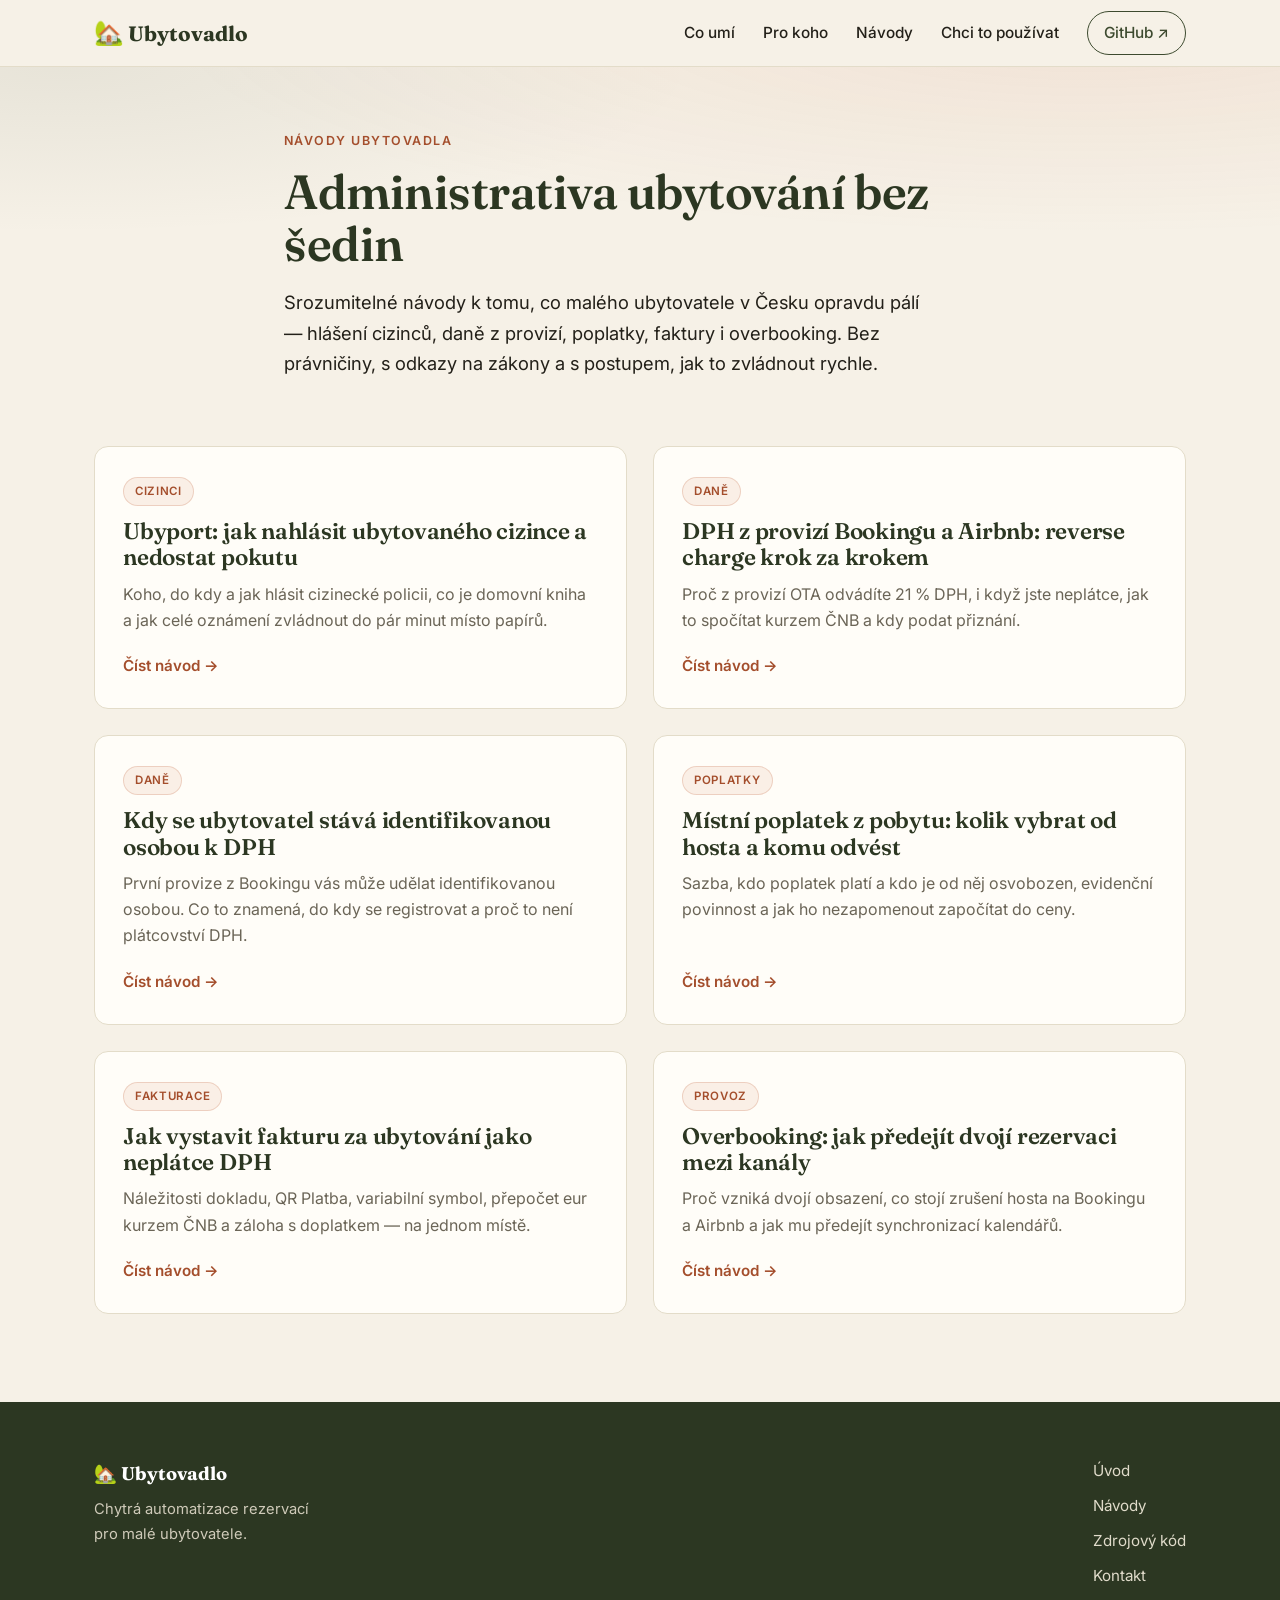
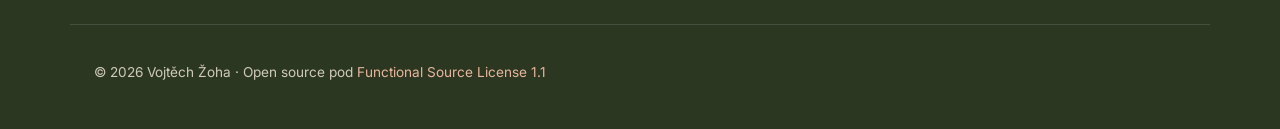
==== navody/index.html @ f6337782 "Návody: přejmenování z blogu, overbooking článek, sjednocené menu, širší sazba - /blog/ → /navody/ (" ====
<!DOCTYPE html>
<html lang="cs">
<head>
<meta charset="utf-8">
<!-- Google tag (gtag.js) -->
<script async src="https://www.googletagmanager.com/gtag/js?id=G-YQBZF70LQS"></script>
<script>
  window.dataLayer = window.dataLayer || [];
  function gtag(){dataLayer.push(arguments);}
  gtag('js', new Date());
  gtag('config', 'G-YQBZF70LQS');
</script>
<meta name="viewport" content="width=device-width, initial-scale=1">
<title>Návody pro malé ubytovatele — daně, Ubyport, poplatky | Ubytovadlo</title>
<meta name="description" content="Srozumitelné návody k administrativě malého ubytování: hlášení cizinců na Ubyport, DPH z provizí Bookingu a Airbnb, identifikovaná osoba, místní poplatek z pobytu, overbooking a fakturace pro neplátce DPH.">
<meta property="og:title" content="Návody Ubytovadla pro malé ubytovatele">
<meta property="og:description" content="Ubyport, DPH z provizí OTA, místní poplatek, fakturace neplátce DPH — vysvětleno srozumitelně pro provozovatele apartmánu nebo chalupy.">
<meta property="og:type" content="website">
<meta property="og:locale" content="cs_CZ">
<meta property="og:image" content="https://www.ubytovadlo.cz/assets/screenshot-dashboard.png">
<meta name="theme-color" content="#3d4a2f">
<link rel="preconnect" href="https://fonts.googleapis.com">
<link rel="preconnect" href="https://fonts.gstatic.com" crossorigin>
<link href="https://fonts.googleapis.com/css2?family=Fraunces:opsz,wght@9..144,500;9..144,600;9..144,700&family=Inter:wght@400;500;600&display=swap" rel="stylesheet">
<link rel="stylesheet" href="/assets/style.css">
<link rel="canonical" href="https://www.ubytovadlo.cz/navody/">
<script type="application/ld+json">
{
  "@context": "https://schema.org",
  "@graph": [
    {
      "@type": "Blog",
      "@id": "https://www.ubytovadlo.cz/navody/#navody",
      "url": "https://www.ubytovadlo.cz/navody/",
      "name": "Návody Ubytovadla",
      "description": "Praktické návody k administrativě malého ubytování v Česku: Ubyport, DPH z provizí OTA, identifikovaná osoba, místní poplatek z pobytu, fakturace neplátce DPH.",
      "inLanguage": "cs-CZ",
      "publisher": { "@id": "https://www.ubytovadlo.cz/#author" }
    },
    {
      "@type": "BreadcrumbList",
      "itemListElement": [
        { "@type": "ListItem", "position": 1, "name": "Ubytovadlo", "item": "https://www.ubytovadlo.cz/" },
        { "@type": "ListItem", "position": 2, "name": "Návody", "item": "https://www.ubytovadlo.cz/navody/" }
      ]
    },
    {
      "@type": "ItemList",
      "itemListElement": [
        { "@type": "ListItem", "position": 1, "url": "https://www.ubytovadlo.cz/navody/ubyport-hlaseni-cizincu/" },
        { "@type": "ListItem", "position": 2, "url": "https://www.ubytovadlo.cz/navody/dph-z-provizi-booking-airbnb/" },
        { "@type": "ListItem", "position": 3, "url": "https://www.ubytovadlo.cz/navody/kdy-jsem-identifikovana-osoba/" },
        { "@type": "ListItem", "position": 4, "url": "https://www.ubytovadlo.cz/navody/mistni-poplatek-z-pobytu/" },
        { "@type": "ListItem", "position": 5, "url": "https://www.ubytovadlo.cz/navody/faktura-ubytovani-neplatce-dph/" },
        { "@type": "ListItem", "position": 6, "url": "https://www.ubytovadlo.cz/navody/overbooking-dvoji-rezervace/" }
      ]
    }
  ]
}
</script>
</head>
<body>

<header class="nav">
  <div class="wrap nav-inner">
    <a class="brand" href="/">
      <span class="brand-mark">🏡</span> Ubytovadlo
    </a>
    <nav class="nav-links">
      <a href="/#co-umi">Co umí</a>
      <a href="/#pro-koho">Pro koho</a>
      <a href="/navody/">Návody</a>
      <a href="/#pouzivat">Chci to používat</a>
      <a class="nav-cta" href="https://github.com/vzoha/ubytovadlo">GitHub ↗</a>
    </nav>
  </div>
</header>

<main>

<section class="guides-hero">
  <div class="wrap guides-hero-inner">
    <p class="eyebrow">Návody Ubytovadla</p>
    <h1>Administrativa ubytování bez šedin</h1>
    <p class="lead">Srozumitelné návody k tomu, co malého ubytovatele v Česku opravdu pálí — hlášení cizinců, daně z provizí, poplatky, faktury i overbooking. Bez právničiny, s odkazy na zákony a s postupem, jak to zvládnout rychle.</p>
  </div>
</section>

<section>
  <div class="wrap">
    <div class="post-grid">

      <a class="post-card" href="/navody/ubyport-hlaseni-cizincu/">
        <div class="post-meta"><span class="tag">Cizinci</span></div>
        <h2>Ubyport: jak nahlásit ubytovaného cizince a nedostat pokutu</h2>
        <p>Koho, do kdy a jak hlásit cizinecké policii, co je domovní kniha a jak celé oznámení zvládnout do pár minut místo papírů.</p>
        <span class="post-more">Číst návod →</span>
      </a>

      <a class="post-card" href="/navody/dph-z-provizi-booking-airbnb/">
        <div class="post-meta"><span class="tag">Daně</span></div>
        <h2>DPH z provizí Bookingu a Airbnb: reverse charge krok za krokem</h2>
        <p>Proč z provizí OTA odvádíte 21 % DPH, i když jste neplátce, jak to spočítat kurzem ČNB a kdy podat přiznání.</p>
        <span class="post-more">Číst návod →</span>
      </a>

      <a class="post-card" href="/navody/kdy-jsem-identifikovana-osoba/">
        <div class="post-meta"><span class="tag">Daně</span></div>
        <h2>Kdy se ubytovatel stává identifikovanou osobou k DPH</h2>
        <p>První provize z Bookingu vás může udělat identifikovanou osobou. Co to znamená, do kdy se registrovat a proč to není plátcovství DPH.</p>
        <span class="post-more">Číst návod →</span>
      </a>

      <a class="post-card" href="/navody/mistni-poplatek-z-pobytu/">
        <div class="post-meta"><span class="tag">Poplatky</span></div>
        <h2>Místní poplatek z pobytu: kolik vybrat od hosta a komu odvést</h2>
        <p>Sazba, kdo poplatek platí a kdo je od něj osvobozen, evidenční povinnost a jak ho nezapomenout započítat do ceny.</p>
        <span class="post-more">Číst návod →</span>
      </a>

      <a class="post-card" href="/navody/faktura-ubytovani-neplatce-dph/">
        <div class="post-meta"><span class="tag">Fakturace</span></div>
        <h2>Jak vystavit fakturu za ubytování jako neplátce DPH</h2>
        <p>Náležitosti dokladu, QR Platba, variabilní symbol, přepočet eur kurzem ČNB a záloha s doplatkem — na jednom místě.</p>
        <span class="post-more">Číst návod →</span>
      </a>

      <a class="post-card" href="/navody/overbooking-dvoji-rezervace/">
        <div class="post-meta"><span class="tag">Provoz</span></div>
        <h2>Overbooking: jak předejít dvojí rezervaci mezi kanály</h2>
        <p>Proč vzniká dvojí obsazení, co stojí zrušení hosta na Bookingu a Airbnb a jak mu předejít synchronizací kalendářů.</p>
        <span class="post-more">Číst návod →</span>
      </a>

    </div>
  </div>
</section>

</main>

<footer class="footer">
  <div class="wrap footer-inner">
    <div class="footer-brand">
      <span class="brand-mark">🏡</span> <strong>Ubytovadlo</strong>
      <p>Chytrá automatizace rezervací pro&nbsp;malé ubytovatele.</p>
    </div>
    <nav class="footer-links">
      <a href="/">Úvod</a>
      <a href="/navody/">Návody</a>
      <a href="https://github.com/vzoha/ubytovadlo">Zdrojový kód</a>
      <a href="mailto:vzoha@volny.cz">Kontakt</a>
    </nav>
  </div>
  <div class="wrap footer-legal">
    <p>© 2026 Vojtěch Žoha · Open source pod <a href="https://github.com/vzoha/ubytovadlo/blob/main/LICENSE.md">Functional Source License 1.1</a></p>
  </div>
</footer>

<script>
  document.addEventListener('click', function (e) {
    var a = e.target.closest('a[href*="github.com"]');
    if (a && typeof gtag === 'function') {
      gtag('event', 'github_click', { link_url: a.href });
    }
  });
</script>
</body>
</html>
---- assets/style.css ----
/* Ubytovadlo — landing
   Paleta laděná k venkovu/statku: olivová, terakota, krémová.
   Display serif (Fraunces) pro nadpisy, Inter pro text. */

:root {
  --olive:      #3d4a2f;
  --olive-deep: #2c3722;
  --terra:      #c0623a;
  --terra-deep: #a44e2c;
  --cream:      #f6f1e7;
  --cream-card: #fffdf8;
  --ink:        #232019;
  --muted:      #6b6557;
  --line:       #e3dcc9;
  --radius:     14px;
  --maxw:       1140px;
  --shadow:     0 18px 50px -24px rgba(44, 55, 34, .35);
}

* { box-sizing: border-box; }

html { scroll-behavior: smooth; scroll-padding-top: 82px; }

body {
  margin: 0;
  font-family: "Inter", system-ui, -apple-system, "Segoe UI", sans-serif;
  color: var(--ink);
  background: var(--cream);
  line-height: 1.65;
  -webkit-font-smoothing: antialiased;
}

.wrap { width: 100%; max-width: var(--maxw); margin-inline: auto; padding-inline: 24px; }

h1, h2, h3 { font-family: "Fraunces", Georgia, serif; line-height: 1.1; font-weight: 600; letter-spacing: -0.01em; }

a { color: var(--terra-deep); text-decoration: none; }
a:hover { text-decoration: underline; }

img { max-width: 100%; height: auto; display: block; }

.sr-only {
  position: absolute; width: 1px; height: 1px; padding: 0; margin: -1px;
  overflow: hidden; clip: rect(0,0,0,0); white-space: nowrap; border: 0;
}

/* ---------- buttons ---------- */
.btn {
  display: inline-block; padding: 13px 24px; border-radius: 999px;
  font-weight: 600; font-size: .98rem; cursor: pointer; border: 1.5px solid transparent;
  transition: transform .12s ease, box-shadow .12s ease, background .12s ease;
}
.btn:hover { text-decoration: none; transform: translateY(-1px); }
.btn-primary { background: var(--terra); color: #fff; box-shadow: 0 10px 22px -10px var(--terra); }
.btn-primary:hover { background: var(--terra-deep); color: #fff; }
.btn-ghost { background: transparent; color: var(--olive); border-color: var(--olive); }
.btn-ghost:hover { background: var(--olive); color: var(--cream); }

/* ---------- nav ---------- */
.nav {
  position: sticky; top: 0; z-index: 50;
  background: rgba(246, 241, 231, .85); backdrop-filter: blur(10px);
  border-bottom: 1px solid var(--line);
}
.nav-inner { display: flex; align-items: center; justify-content: space-between; height: 66px; }
.brand { font-family: "Fraunces", serif; font-weight: 700; font-size: 1.3rem; color: var(--olive-deep); }
.brand:hover { text-decoration: none; }
.brand-mark { font-size: 1.15em; }
.nav-links { display: flex; align-items: center; gap: 28px; }
.nav-links a { color: var(--ink); font-weight: 500; font-size: .96rem; }
.nav-links a:hover { color: var(--terra-deep); text-decoration: none; }
.nav-cta {
  border: 1.5px solid var(--olive); padding: 8px 16px; border-radius: 999px; color: var(--olive) !important;
}
.nav-cta:hover { background: var(--olive); color: var(--cream) !important; }

/* ---------- hero ---------- */
.hero { padding: 72px 0 64px; background:
  radial-gradient(120% 90% at 85% -10%, rgba(192,98,58,.10), transparent 60%),
  radial-gradient(90% 80% at 5% 0%, rgba(61,74,47,.08), transparent 55%); }
.hero-grid { display: grid; grid-template-columns: 1.05fr 1fr; gap: 56px; align-items: center; }
.eyebrow { text-transform: uppercase; letter-spacing: .12em; font-size: .78rem; font-weight: 600; color: var(--terra-deep); margin: 0 0 14px; }
.hero h1 { font-size: clamp(2.3rem, 4.6vw, 3.5rem); margin: 0 0 20px; color: var(--olive-deep); }
.hero h1 em { font-style: italic; color: var(--terra); }
.lead { font-size: 1.15rem; color: var(--ink); margin: 0 0 28px; max-width: 38ch; }
.hero-actions { display: flex; flex-wrap: wrap; gap: 14px; margin-bottom: 18px; }
.hero-note { font-size: .85rem; color: var(--muted); margin: 0; }
.hero-shot img {
  border-radius: var(--radius); box-shadow: var(--shadow);
  border: 1px solid var(--line); rotate: .6deg;
}

/* ---------- story ---------- */
.story { padding: 72px 0; background: var(--olive-deep); color: #ece7d8; }
.story-inner { max-width: 760px; }
.story h2 { font-size: clamp(1.8rem, 3vw, 2.4rem); color: #fff; margin: 0 0 24px; }
.story p { font-size: 1.08rem; color: #d8d2c2; margin: 0 0 18px; }
.story strong { color: #fff; }
.story-sign { font-style: italic; color: #b9c0a4 !important; margin-top: 26px !important; }
.story-sign a { color: #e9b59c; }

/* ---------- section titles ---------- */
.section-title { font-size: clamp(1.8rem, 3vw, 2.4rem); color: var(--olive-deep); text-align: center; margin: 0 0 44px; }

/* ---------- features ---------- */
.features { padding: 80px 0; }
.feature-grid { display: grid; grid-template-columns: repeat(3, 1fr); gap: 22px; }
.card {
  background: var(--cream-card); border: 1px solid var(--line); border-radius: var(--radius);
  padding: 28px 26px; transition: transform .15s ease, box-shadow .15s ease;
}
.card:hover { transform: translateY(-3px); box-shadow: var(--shadow); }
.card h3 { font-size: 1.22rem; margin: 0 0 10px; color: var(--olive-deep); }
.card p { margin: 0; color: var(--muted); font-size: .98rem; }

/* ---------- gallery ---------- */
.gallery { padding: 80px 0; background: linear-gradient(180deg, transparent, rgba(61,74,47,.05)); }
.shot-grid { display: grid; grid-template-columns: repeat(2, 1fr); gap: 28px; align-items: start; }
.shot { margin: 0; }
.shot img { border-radius: var(--radius); border: 1px solid var(--line); box-shadow: var(--shadow); background: #fff; }
.shot figcaption { margin-top: 12px; text-align: center; font-size: .92rem; color: var(--muted); font-weight: 500; }

/* ---------- lightbox ---------- */
img.zoomable { cursor: zoom-in; }
.lightbox {
  display: none; position: fixed; inset: 0; z-index: 1000;
  background: rgba(20, 26, 14, .9);
  padding: 4vh 4vw; cursor: zoom-out;
  align-items: center; justify-content: center;
}
.lightbox.is-open { display: flex; }
.lightbox img {
  max-width: 100%; max-height: 92vh;
  border-radius: var(--radius); box-shadow: 0 24px 70px -20px rgba(0, 0, 0, .6);
  background: #fff;
}
.lightbox-close {
  position: fixed; top: 18px; right: 24px;
  width: 46px; height: 46px; padding: 0;
  font-size: 2rem; line-height: 1; color: #fff;
  background: rgba(255, 255, 255, .12); border: 0; border-radius: 50%;
  cursor: pointer; transition: background .15s ease;
}
.lightbox-close:hover { background: rgba(255, 255, 255, .25); }

/* ---------- audience ---------- */
.audience { padding: 80px 0; }
.audience-inner { max-width: 760px; margin-inline: auto; text-align: center; }
.audience p { font-size: 1.12rem; color: var(--ink); }
.check-list { list-style: none; padding: 0; margin: 28px 0 0; display: grid; gap: 12px; text-align: left; max-width: 560px; margin-inline: auto; }
.check-list li { position: relative; padding-left: 32px; color: var(--ink); }
.check-list li::before {
  content: "✓"; position: absolute; left: 0; top: 0;
  color: #fff; background: var(--terra); width: 22px; height: 22px; border-radius: 50%;
  display: grid; place-items: center; font-size: .75rem; font-weight: 700;
}

/* ---------- faq ---------- */
.faq { padding: 32px 0 80px; }
.faq-list { max-width: 760px; margin-inline: auto; display: grid; gap: 14px; }
.faq-item {
  background: var(--cream-card); border: 1px solid var(--line); border-radius: var(--radius);
  padding: 4px 24px;
}
.faq-item summary {
  font-family: "Fraunces", Georgia, serif; font-weight: 600; font-size: 1.12rem; color: var(--olive-deep);
  cursor: pointer; padding: 18px 0; list-style: none; position: relative; padding-right: 32px;
}
.faq-item summary::-webkit-details-marker { display: none; }
.faq-item summary::after {
  content: "+"; position: absolute; right: 0; top: 50%; transform: translateY(-50%);
  font-size: 1.5rem; color: var(--terra); font-weight: 400; line-height: 1;
}
.faq-item[open] summary::after { content: "−"; }
.faq-item p { margin: 0 0 18px; color: var(--muted); font-size: 1rem; }

/* ---------- cta cards ---------- */
.cta-section { padding: 80px 0; background: var(--olive-deep); }
.cta-section .section-title { color: #fff; }
.cta-grid { display: grid; grid-template-columns: repeat(3, 1fr); gap: 22px; }
.cta-card {
  background: var(--cream-card); border-radius: var(--radius); padding: 30px 26px;
  display: flex; flex-direction: column; border: 1px solid transparent;
}
.cta-card h3 { font-size: 1.28rem; margin: 0 0 12px; color: var(--olive-deep); }
.cta-card p { margin: 0 0 22px; color: var(--muted); flex: 1; }
.cta-card--accent { outline: 2px solid var(--terra); outline-offset: -2px; }

/* ---------- waitlist ---------- */
.waitlist { padding: 88px 0; }
.waitlist-inner { max-width: 620px; margin-inline: auto; text-align: center; }
.waitlist h2 { font-size: clamp(1.8rem, 3vw, 2.4rem); color: var(--olive-deep); margin: 0 0 12px; }
.waitlist-lead { color: var(--muted); font-size: 1.05rem; margin: 0 0 28px; }
.waitlist-form { display: grid; gap: 16px; }
.waitlist-form input[type=email] {
  width: 100%; padding: 15px 18px; font-size: 1rem; font-family: inherit;
  border: 1.5px solid var(--line); border-radius: 12px; background: #fff;
}
.waitlist-form input[type=email]:focus { outline: 2px solid var(--terra); border-color: var(--terra); }
.waitlist-form .btn { justify-self: center; }
.consent { display: flex; gap: 10px; text-align: left; font-size: .86rem; color: var(--muted); align-items: start; }
.consent input { margin-top: 4px; flex-shrink: 0; }
.waitlist-fallback { margin-top: 22px; color: var(--muted); font-size: .92rem; }

/* ---------- footer ---------- */
.footer { background: var(--olive-deep); color: #cfcab9; padding: 56px 0 32px; }
.footer-inner { display: flex; justify-content: space-between; gap: 32px; flex-wrap: wrap; align-items: start; }
.footer-brand strong { color: #fff; font-family: "Fraunces", serif; font-size: 1.15rem; }
.footer-brand p { margin: 8px 0 0; font-size: .92rem; max-width: 30ch; }
.footer-links { display: grid; gap: 10px; }
.footer-links a { color: #e0dbca; font-size: .95rem; }
.footer-legal { margin-top: 36px; padding-top: 22px; border-top: 1px solid rgba(255,255,255,.12); font-size: .85rem; }
.footer-legal a { color: #e9b59c; }

/* ========== BLOG ========== */

/* ---------- blog index ---------- */
.guides-hero { padding: 64px 0 40px; background:
  radial-gradient(120% 90% at 85% -10%, rgba(192,98,58,.10), transparent 60%),
  radial-gradient(90% 80% at 5% 0%, rgba(61,74,47,.08), transparent 55%); }
.guides-hero-inner { max-width: 760px; }
.guides-hero h1 { font-size: clamp(2.1rem, 4vw, 3rem); color: var(--olive-deep); margin: 8px 0 16px; }
.guides-hero .lead { max-width: 54ch; }

.post-grid { display: grid; grid-template-columns: repeat(2, 1fr); gap: 26px; padding-bottom: 88px; }
.post-card {
  background: var(--cream-card); border: 1px solid var(--line); border-radius: var(--radius);
  padding: 30px 28px; display: flex; flex-direction: column;
  transition: transform .15s ease, box-shadow .15s ease;
}
.post-card:hover { transform: translateY(-3px); box-shadow: var(--shadow); text-decoration: none; }
.post-card h2 { font-size: 1.42rem; color: var(--olive-deep); margin: 12px 0 10px; line-height: 1.15; }
.post-card p { margin: 0 0 20px; color: var(--muted); font-size: 1rem; flex: 1; }
.post-meta { display: flex; align-items: center; gap: 12px; font-size: .82rem; color: var(--muted); }
.post-more { color: var(--terra-deep); font-weight: 600; font-size: .95rem; }

.tag {
  display: inline-block; font-size: .72rem; font-weight: 600; letter-spacing: .06em;
  text-transform: uppercase; color: var(--terra-deep);
  background: rgba(192,98,58,.09); border: 1px solid rgba(192,98,58,.22);
  padding: 4px 11px; border-radius: 999px;
}

/* ---------- article ---------- */
.article-head { padding: 56px 0 8px; }
.article-head-inner { max-width: 760px; margin-inline: auto; }
.crumbs { font-size: .84rem; color: var(--muted); margin: 0 0 22px; }
.crumbs a { color: var(--muted); }
.crumbs a:hover { color: var(--terra-deep); }
.article-head h1 {
  font-size: clamp(2rem, 4vw, 2.9rem); color: var(--olive-deep);
  margin: 14px 0 18px; line-height: 1.08;
}
.article-meta { display: flex; flex-wrap: wrap; align-items: center; gap: 10px 16px; font-size: .88rem; color: var(--muted); }
.article-meta .dot { width: 3px; height: 3px; border-radius: 50%; background: var(--muted); opacity: .6; }

/* signature: quick-answer card (also the AI-citable summary) */
.answer {
  max-width: 760px; margin: 36px auto 8px; background: var(--olive-deep); color: #ece7d8;
  border-radius: var(--radius); padding: 30px 32px; box-shadow: var(--shadow);
  position: relative; overflow: hidden;
}
.answer::before {
  content: ""; position: absolute; left: 0; top: 0; bottom: 0; width: 5px; background: var(--terra);
}
.answer .answer-label {
  text-transform: uppercase; letter-spacing: .12em; font-size: .74rem; font-weight: 600;
  color: #e9b59c; margin: 0 0 10px;
}
.answer p { margin: 0; font-size: 1.14rem; line-height: 1.55; color: #f3efe2; }
.answer strong { color: #fff; }

/* article body prose */
.prose { max-width: 760px; margin: 0 auto; padding: 40px 0 24px; }
.prose h2 {
  font-size: clamp(1.5rem, 2.6vw, 1.9rem); color: var(--olive-deep);
  margin: 48px 0 16px; line-height: 1.15;
}
.prose h3 { font-size: 1.24rem; color: var(--olive-deep); margin: 32px 0 12px; }
.prose p { font-size: 1.08rem; color: var(--ink); margin: 0 0 18px; }
.prose ul, .prose ol { font-size: 1.08rem; color: var(--ink); margin: 0 0 20px; padding-left: 26px; }
.prose li { margin-bottom: 9px; }
.prose li::marker { color: var(--terra); }
.prose strong { color: var(--olive-deep); }
.prose a { text-decoration: underline; text-underline-offset: 2px; }

/* small paragraph/reference callout */
.note {
  background: var(--cream-card); border: 1px solid var(--line);
  border-left: 4px solid var(--terra); border-radius: 10px;
  padding: 16px 20px; margin: 24px 0; font-size: .98rem; color: var(--muted);
}
.note strong { color: var(--olive-deep); }

/* fact table */
.prose table { width: 100%; max-width: 100%; border-collapse: collapse; margin: 24px 0; font-size: .98rem; }
.prose th, .prose td { text-align: left; padding: 11px 14px; border-bottom: 1px solid var(--line); }
.prose thead th { color: var(--olive-deep); font-family: "Fraunces", serif; font-weight: 600; border-bottom: 2px solid var(--line); }
.table-scroll { overflow-x: auto; margin: 24px 0; }
.table-scroll table { margin: 0; }

/* in-article FAQ reuses .faq-list/.faq-item spacing */
.prose .faq-list { margin: 24px 0; }

/* end-of-article CTA — "jak to řeší Ubytovadlo" */
.solves {
  max-width: 760px; margin: 56px auto 0; background: var(--cream-card);
  border: 1px solid var(--line); border-radius: var(--radius); padding: 36px 34px;
  box-shadow: var(--shadow);
}
.solves .eyebrow { margin-bottom: 10px; }
.solves h2 { font-size: 1.6rem; color: var(--olive-deep); margin: 0 0 14px; }
.solves p { color: var(--ink); font-size: 1.06rem; margin: 0 0 16px; }
.solves ul { list-style: none; padding: 0; margin: 0 0 24px; display: grid; gap: 10px; }
.solves li { position: relative; padding-left: 30px; color: var(--ink); }
.solves li::before {
  content: "✓"; position: absolute; left: 0; top: 2px; color: #fff; background: var(--terra);
  width: 20px; height: 20px; border-radius: 50%; display: grid; place-items: center;
  font-size: .7rem; font-weight: 700;
}
.solves-actions { display: flex; flex-wrap: wrap; gap: 12px; }

/* related posts + article footer nav */
.related { padding: 64px 0 24px; }
.related > .wrap > h2 { font-size: 1.5rem; color: var(--olive-deep); text-align: center; margin: 0 0 28px; }
.related-grid { max-width: 900px; margin-inline: auto; display: grid; grid-template-columns: 1fr 1fr; gap: 20px; }
.article-back { max-width: 760px; margin: 40px auto 0; }
.article-back a { font-weight: 600; }

@media (max-width: 760px) {
  .post-grid, .related-grid { grid-template-columns: 1fr; }
  .answer, .solves { padding: 24px 22px; }
  .prose p, .prose ul, .prose ol { font-size: 1.04rem; }
}

/* ---------- responsive ---------- */
@media (max-width: 920px) {
  .hero-grid { grid-template-columns: 1fr; gap: 36px; }
  .hero-shot { order: -1; }
  .feature-grid, .cta-grid { grid-template-columns: 1fr 1fr; }
  .shot-grid { grid-template-columns: 1fr; }
}
@media (max-width: 620px) {
  .nav-links a:not(.nav-cta) { display: none; }
  .feature-grid, .cta-grid { grid-template-columns: 1fr; }
  .hero { padding: 48px 0; }
  .story, .features, .gallery, .audience, .cta-section, .waitlist { padding: 56px 0; }
}
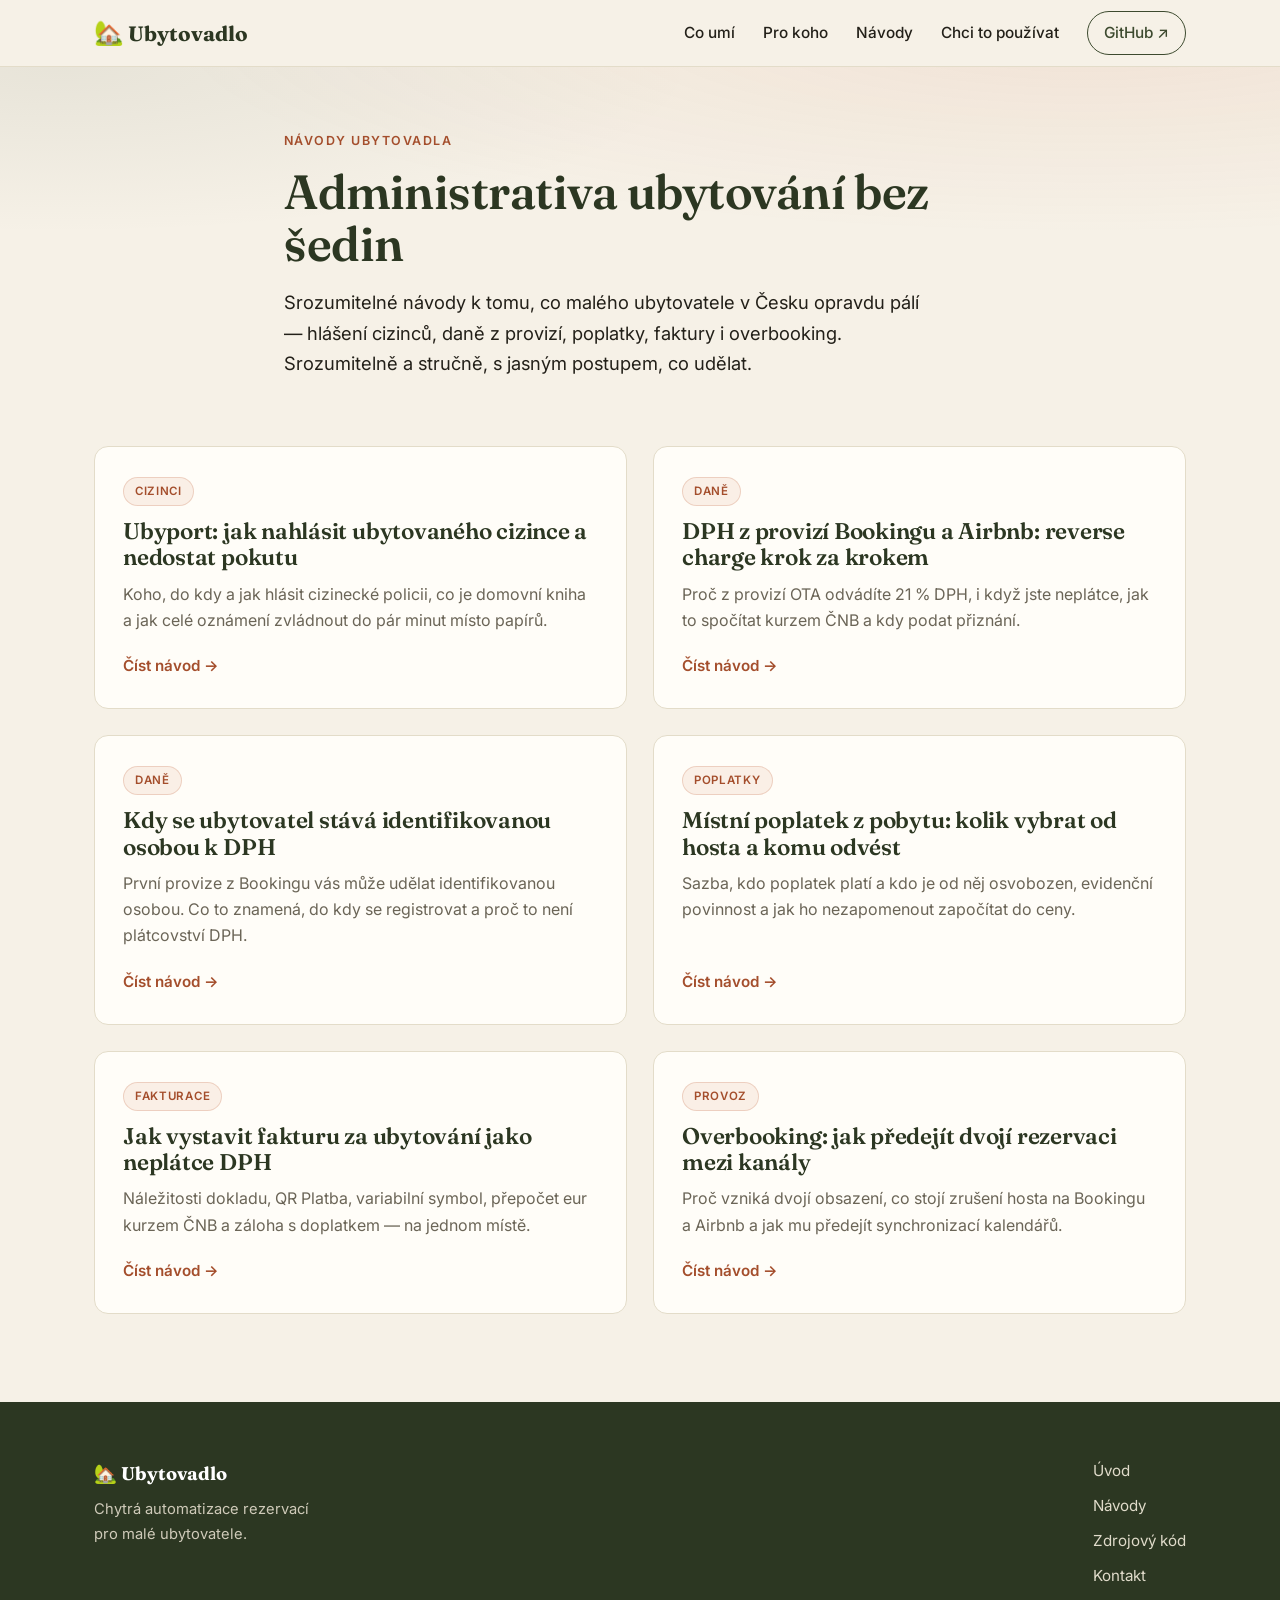
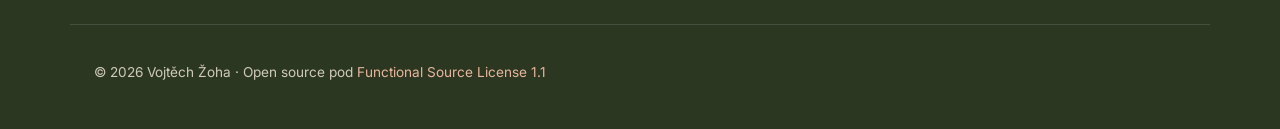
==== commit 8880b411: "Web: zpřehlednění copy (pro koho je, hero návodů)" ====
--- a/navody/index.html
+++ b/navody/index.html
@@ -66,7 +66,8 @@
     <a class="brand" href="/">
       <span class="brand-mark">🏡</span> Ubytovadlo
     </a>
-    <nav class="nav-links">
+    <button class="nav-toggle" type="button" aria-label="Otevřít menu" aria-controls="nav-menu" aria-expanded="false"><span></span><span></span><span></span></button>
+    <nav class="nav-links" id="nav-menu">
       <a href="/#co-umi">Co umí</a>
       <a href="/#pro-koho">Pro koho</a>
       <a href="/navody/">Návody</a>
@@ -82,7 +83,7 @@
   <div class="wrap guides-hero-inner">
     <p class="eyebrow">Návody Ubytovadla</p>
     <h1>Administrativa ubytování bez šedin</h1>
-    <p class="lead">Srozumitelné návody k tomu, co malého ubytovatele v Česku opravdu pálí — hlášení cizinců, daně z provizí, poplatky, faktury i overbooking. Bez právničiny, s odkazy na zákony a s postupem, jak to zvládnout rychle.</p>
+    <p class="lead">Srozumitelné návody k tomu, co malého ubytovatele v Česku opravdu pálí — hlášení cizinců, daně z provizí, poplatky, faktury i overbooking. Srozumitelně a stručně, s jasným postupem, co udělat.</p>
   </div>
 </section>
 
@@ -164,5 +165,6 @@
     }
   });
 </script>
+<script src="/assets/nav.js" defer></script>
 </body>
 </html>
--- a/assets/style.css
+++ b/assets/style.css
@@ -73,6 +73,15 @@
   border: 1.5px solid var(--olive); padding: 8px 16px; border-radius: 999px; color: var(--olive) !important;
 }
 .nav-cta:hover { background: var(--olive); color: var(--cream) !important; }
+.nav-toggle {
+  display: none; flex-direction: column; justify-content: center; gap: 5px;
+  width: 44px; height: 40px; padding: 0 9px;
+  background: transparent; border: 1.5px solid var(--olive); border-radius: 10px; cursor: pointer;
+}
+.nav-toggle span { display: block; height: 2px; background: var(--olive); border-radius: 2px; transition: transform .2s ease, opacity .2s ease; }
+.nav-toggle[aria-expanded="true"] span:nth-child(1) { transform: translateY(7px) rotate(45deg); }
+.nav-toggle[aria-expanded="true"] span:nth-child(2) { opacity: 0; }
+.nav-toggle[aria-expanded="true"] span:nth-child(3) { transform: translateY(-7px) rotate(-45deg); }
 
 /* ---------- hero ---------- */
 .hero { padding: 72px 0 64px; background:
@@ -129,10 +138,18 @@
   align-items: center; justify-content: center;
 }
 .lightbox.is-open { display: flex; }
-.lightbox img {
+.lightbox-stage {
+  margin: 0; display: flex; flex-direction: column; align-items: center; gap: 16px;
   max-width: 100%; max-height: 92vh;
+}
+.lightbox-img {
+  min-height: 0; max-width: 100%; flex: 0 1 auto; object-fit: contain;
   border-radius: var(--radius); box-shadow: 0 24px 70px -20px rgba(0, 0, 0, .6);
   background: #fff;
+}
+.lightbox-caption {
+  flex: none; text-align: center; color: #ece7d8;
+  font-size: .98rem; font-weight: 500; max-width: 60ch; padding: 0 8px;
 }
 .lightbox-close {
   position: fixed; top: 18px; right: 24px;
@@ -142,6 +159,21 @@
   cursor: pointer; transition: background .15s ease;
 }
 .lightbox-close:hover { background: rgba(255, 255, 255, .25); }
+.lightbox-nav {
+  position: fixed; top: 50%; transform: translateY(-50%);
+  width: 54px; height: 54px; padding: 0;
+  font-size: 2.4rem; line-height: 1; color: #fff;
+  background: rgba(255, 255, 255, .12); border: 0; border-radius: 50%;
+  cursor: pointer; transition: background .15s ease;
+}
+.lightbox-nav:hover { background: rgba(255, 255, 255, .25); }
+.lightbox-prev { left: 24px; }
+.lightbox-next { right: 24px; }
+@media (max-width: 560px) {
+  .lightbox-prev { left: 10px; }
+  .lightbox-next { right: 10px; }
+  .lightbox-nav { width: 46px; height: 46px; font-size: 2rem; }
+}
 
 /* ---------- audience ---------- */
 .audience { padding: 80px 0; }
@@ -243,7 +275,7 @@
 
 /* ---------- article ---------- */
 .article-head { padding: 56px 0 8px; }
-.article-head-inner { max-width: 760px; margin-inline: auto; }
+.article-head-inner { max-width: 880px; margin-inline: auto; }
 .crumbs { font-size: .84rem; color: var(--muted); margin: 0 0 22px; }
 .crumbs a { color: var(--muted); }
 .crumbs a:hover { color: var(--terra-deep); }
@@ -256,7 +288,7 @@
 
 /* signature: quick-answer card (also the AI-citable summary) */
 .answer {
-  max-width: 760px; margin: 36px auto 8px; background: var(--olive-deep); color: #ece7d8;
+  max-width: 880px; margin: 36px auto 8px; background: var(--olive-deep); color: #ece7d8;
   border-radius: var(--radius); padding: 30px 32px; box-shadow: var(--shadow);
   position: relative; overflow: hidden;
 }
@@ -271,7 +303,7 @@
 .answer strong { color: #fff; }
 
 /* article body prose */
-.prose { max-width: 760px; margin: 0 auto; padding: 40px 0 24px; }
+.prose { max-width: 880px; margin: 0 auto; padding: 40px 0 24px; }
 .prose h2 {
   font-size: clamp(1.5rem, 2.6vw, 1.9rem); color: var(--olive-deep);
   margin: 48px 0 16px; line-height: 1.15;
@@ -304,7 +336,7 @@
 
 /* end-of-article CTA — "jak to řeší Ubytovadlo" */
 .solves {
-  max-width: 760px; margin: 56px auto 0; background: var(--cream-card);
+  max-width: 880px; margin: 56px auto 0; background: var(--cream-card);
   border: 1px solid var(--line); border-radius: var(--radius); padding: 36px 34px;
   box-shadow: var(--shadow);
 }
@@ -324,7 +356,7 @@
 .related { padding: 64px 0 24px; }
 .related > .wrap > h2 { font-size: 1.5rem; color: var(--olive-deep); text-align: center; margin: 0 0 28px; }
 .related-grid { max-width: 900px; margin-inline: auto; display: grid; grid-template-columns: 1fr 1fr; gap: 20px; }
-.article-back { max-width: 760px; margin: 40px auto 0; }
+.article-back { max-width: 880px; margin: 40px auto 0; }
 .article-back a { font-weight: 600; }
 
 @media (max-width: 760px) {
@@ -341,7 +373,16 @@
   .shot-grid { grid-template-columns: 1fr; }
 }
 @media (max-width: 620px) {
-  .nav-links a:not(.nav-cta) { display: none; }
+  .nav-toggle { display: inline-flex; }
+  .nav-links {
+    display: none; position: absolute; top: 66px; left: 0; right: 0;
+    flex-direction: column; align-items: stretch; gap: 0;
+    background: var(--cream); border-bottom: 1px solid var(--line);
+    padding: 8px 0 14px; box-shadow: var(--shadow);
+  }
+  .nav-links.is-open { display: flex; }
+  .nav-links a { padding: 13px 24px; font-size: 1.04rem; }
+  .nav-links .nav-cta { margin: 10px 24px 0; text-align: center; border-radius: 999px; }
   .feature-grid, .cta-grid { grid-template-columns: 1fr; }
   .hero { padding: 48px 0; }
   .story, .features, .gallery, .audience, .cta-section, .waitlist { padding: 56px 0; }
